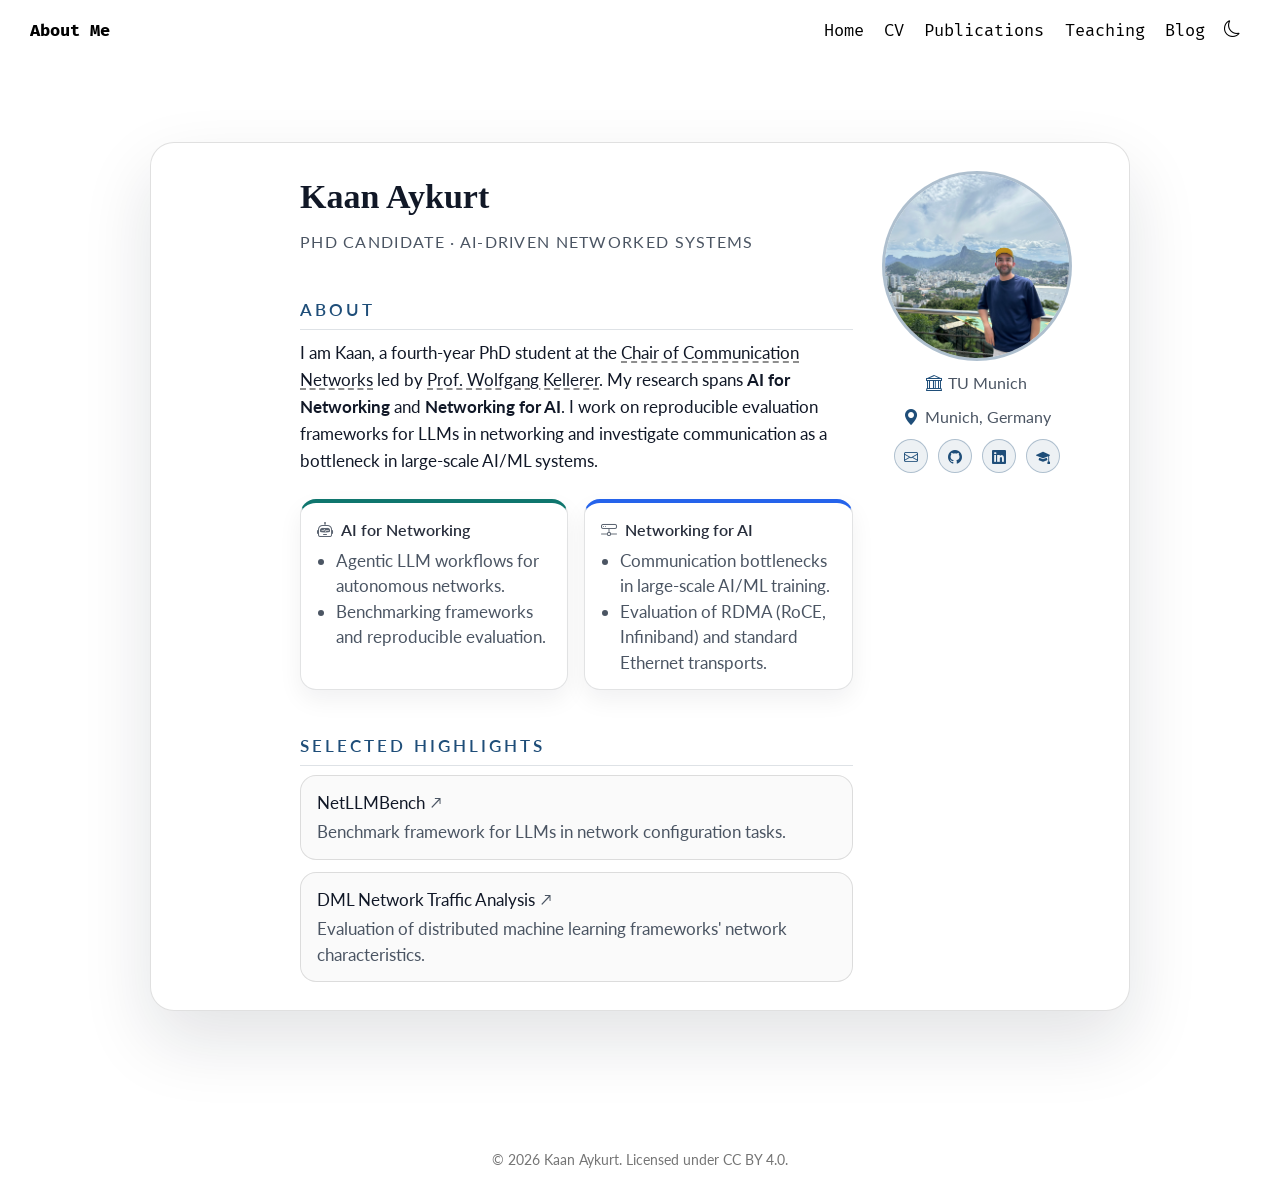
==== docs/index.html @ 357c2a6e "minor style changes" ====
<!DOCTYPE html>
<html xmlns="http://www.w3.org/1999/xhtml" lang="en" xml:lang="en"><head>

<meta charset="utf-8">
<meta name="generator" content="quarto-1.8.27">

<meta name="viewport" content="width=device-width, initial-scale=1.0, user-scalable=yes">


<title>About Me</title>
<style>
code{white-space: pre-wrap;}
span.smallcaps{font-variant: small-caps;}
div.columns{display: flex; gap: min(4vw, 1.5em);}
div.column{flex: auto; overflow-x: auto;}
div.hanging-indent{margin-left: 1.5em; text-indent: -1.5em;}
ul.task-list{list-style: none;}
ul.task-list li input[type="checkbox"] {
  width: 0.8em;
  margin: 0 0.8em 0.2em -1em; /* quarto-specific, see https://github.com/quarto-dev/quarto-cli/issues/4556 */ 
  vertical-align: middle;
}
</style>


<script src="site_libs/quarto-nav/quarto-nav.js"></script>
<script src="site_libs/quarto-nav/headroom.min.js"></script>
<script src="site_libs/clipboard/clipboard.min.js"></script>
<script src="site_libs/quarto-html/quarto.js" type="module"></script>
<script src="site_libs/quarto-html/tabsets/tabsets.js" type="module"></script>
<script src="site_libs/quarto-html/axe/axe-check.js" type="module"></script>
<script src="site_libs/quarto-html/popper.min.js"></script>
<script src="site_libs/quarto-html/tippy.umd.min.js"></script>
<script src="site_libs/quarto-html/anchor.min.js"></script>
<link href="site_libs/quarto-html/tippy.css" rel="stylesheet">
<link href="site_libs/quarto-html/quarto-syntax-highlighting-ed96de9b727972fe78a7b5d16c58bf87.css" rel="stylesheet" id="quarto-text-highlighting-styles">
<script src="site_libs/bootstrap/bootstrap.min.js"></script>
<link href="site_libs/bootstrap/bootstrap-icons.css" rel="stylesheet">
<link href="site_libs/bootstrap/bootstrap-fb799e8a5ea96ce30a98d4b4458a7cca.min.css" rel="stylesheet" append-hash="true" id="quarto-bootstrap" data-mode="light">
<script id="quarto-search-options" type="application/json">{
  "language": {
    "search-no-results-text": "No results",
    "search-matching-documents-text": "matching documents",
    "search-copy-link-title": "Copy link to search",
    "search-hide-matches-text": "Hide additional matches",
    "search-more-match-text": "more match in this document",
    "search-more-matches-text": "more matches in this document",
    "search-clear-button-title": "Clear",
    "search-text-placeholder": "",
    "search-detached-cancel-button-title": "Cancel",
    "search-submit-button-title": "Submit",
    "search-label": "Search"
  }
}</script>


<link rel="stylesheet" href="styles.css">
<link rel="stylesheet" href="home.css">
</head>

<body class="nav-fixed quarto-light">

<div id="quarto-search-results"></div>
  <header id="quarto-header" class="headroom fixed-top">
    <nav class="navbar navbar-expand-lg " data-bs-theme="dark">
      <div class="navbar-container container-fluid">
      <div class="navbar-brand-container mx-auto">
    <a class="navbar-brand" href="./index.html">
    <span class="navbar-title">About Me</span>
    </a>
  </div>
          <button class="navbar-toggler" type="button" data-bs-toggle="collapse" data-bs-target="#navbarCollapse" aria-controls="navbarCollapse" role="menu" aria-expanded="false" aria-label="Toggle navigation" onclick="if (window.quartoToggleHeadroom) { window.quartoToggleHeadroom(); }">
  <span class="navbar-toggler-icon"></span>
</button>
          <div class="collapse navbar-collapse" id="navbarCollapse">
            <ul class="navbar-nav navbar-nav-scroll ms-auto">
  <li class="nav-item">
    <a class="nav-link active" href="./index.html" aria-current="page"> 
<span class="menu-text">Home</span></a>
  </li>  
  <li class="nav-item">
    <a class="nav-link" href="./cv.html"> 
<span class="menu-text">CV</span></a>
  </li>  
  <li class="nav-item">
    <a class="nav-link" href="./publications.html"> 
<span class="menu-text">Publications</span></a>
  </li>  
  <li class="nav-item">
    <a class="nav-link" href="./teaching.html"> 
<span class="menu-text">Teaching</span></a>
  </li>  
  <li class="nav-item">
    <a class="nav-link" href="./blog.html"> 
<span class="menu-text">Blog</span></a>
  </li>  
  <li class="nav-item compact">
    <a class="nav-link" href="javascript:void(0)"> <i class="bi bi-moon" role="img">
</i> 
<span class="menu-text"></span></a>
  </li>  
</ul>
          </div> <!-- /navcollapse -->
            <div class="quarto-navbar-tools">
</div>
      </div> <!-- /container-fluid -->
    </nav>
</header>
<!-- content -->
<div id="quarto-content" class="quarto-container page-columns page-rows-contents page-layout-full page-navbar">
<!-- sidebar -->
<!-- margin-sidebar -->
    <div id="quarto-margin-sidebar" class="sidebar margin-sidebar zindex-bottom">
        
    </div>
<!-- main -->
<main class="content page-columns page-full column-page" id="quarto-document-content"><header id="title-block-header" class="quarto-title-block"></header>




<section class="home-hero page-columns page-full">
  <div class="home-card page-columns page-full">
    <div class="home-main">
      <div class="home-intro">
        <div class="home-name">Kaan Aykurt</div>
        <div class="home-role">PhD Candidate · AI-driven Networked Systems</div>
      </div>
      <div class="home-section">
        <h2 class="anchored">About</h2>
        <p style="text-align: left;">
          I am Kaan, a fourth-year PhD student at the <a href="https://www.ce.cit.tum.de/en/lkn/home/" style="color: inherit; text-decoration: underline dashed; text-decoration-color: #6b6b6b;">Chair of Communication Networks</a> led by <a href="https://www.ce.cit.tum.de/en/lkn/team/staff/kellerer-wolfgang/" style="color: inherit; text-decoration: underline dashed; text-decoration-color: #6b6b6b;">Prof. Wolfgang Kellerer</a>. My research spans <strong>AI for Networking</strong> and <strong>Networking for AI</strong>. I work on reproducible evaluation frameworks for LLMs in networking and investigate communication as a bottleneck in large-scale AI/ML systems.
        </p>
      </div>

      <div class="home-section home-grid">
        <div class="home-block home-block-ai">
          <h3 class="anchored"><i class="bi bi-robot home-header-icon" aria-hidden="true"></i>AI for Networking</h3>
          <ul>
            <li>Agentic LLM workflows for autonomous networks.</li>
            <li>Benchmarking frameworks and reproducible evaluation.</li>
          </ul>
        </div>
        <div class="home-block home-block-networking">
          <h3 class="anchored"><i class="bi bi-hdd-network home-header-icon" aria-hidden="true"></i>Networking for AI</h3>
          <ul>
            <li>Communication bottlenecks in large-scale AI/ML training.</li>
            <li>Evaluation of RDMA (RoCE, Infiniband) and standard Ethernet transports.</li>
          </ul>
        </div>
      </div>

      <div class="home-section">
        <h2 class="anchored">Selected Highlights</h2>
        <div class="home-highlights">
          <div class="home-highlight">
            <div class="home-highlight-title">
              <a class="home-highlight-link" href="https://github.com/kaanaykurt/netllmbench">
                NetLLMBench <span class="external-link-icon" aria-hidden="true">↗</span>
              </a>
            </div>
            <div class="home-highlight-text">Benchmark framework for LLMs in network configuration tasks.</div>
          </div>
          <div class="home-highlight">
            <div class="home-highlight-title">
              <a class="home-highlight-link" href="https://github.com/kaanaykurt/dml-network-traffic-analysis">
                DML Network Traffic Analysis <span class="external-link-icon" aria-hidden="true">↗</span>
              </a>
            </div>
            <div class="home-highlight-text">Evaluation of distributed machine learning frameworks' network characteristics.</div>
          </div>
        </div>
      </div>
    </div>

    <aside class="home-side">
      <img class="home-avatar" src="files/profile.jpeg" alt="Portrait of Kaan Aykurt">
      <div class="home-location">
        <i class="bi bi-bank" aria-hidden="true"></i>
        <span>TU Munich</span>
      </div>
      <div class="home-location">
        <i class="bi bi-geo-alt-fill" aria-hidden="true"></i>
        <span>Munich, Germany</span>
      </div>
      <div class="home-icon-links">
        <a href="mailto:kaanaykurt@gmail.com" aria-label="Email">
          <i class="bi bi-envelope"></i>
        </a>
        <a href="https://github.com/kaanaykurt" aria-label="GitHub">
          <i class="bi bi-github"></i>
        </a>
        <a href="https://www.linkedin.com/in/kaanaykurt/" aria-label="LinkedIn">
          <i class="bi bi-linkedin"></i>
        </a>
        <a href="https://scholar.google.com/citations?user=7o2xaGsAAAAJ" aria-label="Google Scholar">
          <i class="bi bi-mortarboard-fill"></i>
        </a>
      </div>
    </aside>
  </div>
</section>



</main> <!-- /main -->
<script src="./theme-toggle.js"></script>
<script id="quarto-html-after-body" type="application/javascript">
  window.document.addEventListener("DOMContentLoaded", function (event) {
    const icon = "";
    const anchorJS = new window.AnchorJS();
    anchorJS.options = {
      placement: 'right',
      icon: icon
    };
    anchorJS.add('.anchored');
    const isCodeAnnotation = (el) => {
      for (const clz of el.classList) {
        if (clz.startsWith('code-annotation-')) {                     
          return true;
        }
      }
      return false;
    }
    const onCopySuccess = function(e) {
      // button target
      const button = e.trigger;
      // don't keep focus
      button.blur();
      // flash "checked"
      button.classList.add('code-copy-button-checked');
      var currentTitle = button.getAttribute("title");
      button.setAttribute("title", "Copied!");
      let tooltip;
      if (window.bootstrap) {
        button.setAttribute("data-bs-toggle", "tooltip");
        button.setAttribute("data-bs-placement", "left");
        button.setAttribute("data-bs-title", "Copied!");
        tooltip = new bootstrap.Tooltip(button, 
          { trigger: "manual", 
            customClass: "code-copy-button-tooltip",
            offset: [0, -8]});
        tooltip.show();    
      }
      setTimeout(function() {
        if (tooltip) {
          tooltip.hide();
          button.removeAttribute("data-bs-title");
          button.removeAttribute("data-bs-toggle");
          button.removeAttribute("data-bs-placement");
        }
        button.setAttribute("title", currentTitle);
        button.classList.remove('code-copy-button-checked');
      }, 1000);
      // clear code selection
      e.clearSelection();
    }
    const getTextToCopy = function(trigger) {
      const outerScaffold = trigger.parentElement.cloneNode(true);
      const codeEl = outerScaffold.querySelector('code');
      for (const childEl of codeEl.children) {
        if (isCodeAnnotation(childEl)) {
          childEl.remove();
        }
      }
      return codeEl.innerText;
    }
    const clipboard = new window.ClipboardJS('.code-copy-button:not([data-in-quarto-modal])', {
      text: getTextToCopy
    });
    clipboard.on('success', onCopySuccess);
    if (window.document.getElementById('quarto-embedded-source-code-modal')) {
      const clipboardModal = new window.ClipboardJS('.code-copy-button[data-in-quarto-modal]', {
        text: getTextToCopy,
        container: window.document.getElementById('quarto-embedded-source-code-modal')
      });
      clipboardModal.on('success', onCopySuccess);
    }
      var localhostRegex = new RegExp(/^(?:http|https):\/\/localhost\:?[0-9]*\//);
      var mailtoRegex = new RegExp(/^mailto:/);
        var filterRegex = new RegExp('/' + window.location.host + '/');
      var isInternal = (href) => {
          return filterRegex.test(href) || localhostRegex.test(href) || mailtoRegex.test(href);
      }
      // Inspect non-navigation links and adorn them if external
     var links = window.document.querySelectorAll('a[href]:not(.nav-link):not(.navbar-brand):not(.toc-action):not(.sidebar-link):not(.sidebar-item-toggle):not(.pagination-link):not(.no-external):not([aria-hidden]):not(.dropdown-item):not(.quarto-navigation-tool):not(.about-link)');
      for (var i=0; i<links.length; i++) {
        const link = links[i];
        if (!isInternal(link.href)) {
          // undo the damage that might have been done by quarto-nav.js in the case of
          // links that we want to consider external
          if (link.dataset.originalHref !== undefined) {
            link.href = link.dataset.originalHref;
          }
        }
      }
    function tippyHover(el, contentFn, onTriggerFn, onUntriggerFn) {
      const config = {
        allowHTML: true,
        maxWidth: 500,
        delay: 100,
        arrow: false,
        appendTo: function(el) {
            return el.parentElement;
        },
        interactive: true,
        interactiveBorder: 10,
        theme: 'quarto',
        placement: 'bottom-start',
      };
      if (contentFn) {
        config.content = contentFn;
      }
      if (onTriggerFn) {
        config.onTrigger = onTriggerFn;
      }
      if (onUntriggerFn) {
        config.onUntrigger = onUntriggerFn;
      }
      window.tippy(el, config); 
    }
    const noterefs = window.document.querySelectorAll('a[role="doc-noteref"]');
    for (var i=0; i<noterefs.length; i++) {
      const ref = noterefs[i];
      tippyHover(ref, function() {
        // use id or data attribute instead here
        let href = ref.getAttribute('data-footnote-href') || ref.getAttribute('href');
        try { href = new URL(href).hash; } catch {}
        const id = href.replace(/^#\/?/, "");
        const note = window.document.getElementById(id);
        if (note) {
          return note.innerHTML;
        } else {
          return "";
        }
      });
    }
    const xrefs = window.document.querySelectorAll('a.quarto-xref');
    const processXRef = (id, note) => {
      // Strip column container classes
      const stripColumnClz = (el) => {
        el.classList.remove("page-full", "page-columns");
        if (el.children) {
          for (const child of el.children) {
            stripColumnClz(child);
          }
        }
      }
      stripColumnClz(note)
      if (id === null || id.startsWith('sec-')) {
        // Special case sections, only their first couple elements
        const container = document.createElement("div");
        if (note.children && note.children.length > 2) {
          container.appendChild(note.children[0].cloneNode(true));
          for (let i = 1; i < note.children.length; i++) {
            const child = note.children[i];
            if (child.tagName === "P" && child.innerText === "") {
              continue;
            } else {
              container.appendChild(child.cloneNode(true));
              break;
            }
          }
          if (window.Quarto?.typesetMath) {
            window.Quarto.typesetMath(container);
          }
          return container.innerHTML
        } else {
          if (window.Quarto?.typesetMath) {
            window.Quarto.typesetMath(note);
          }
          return note.innerHTML;
        }
      } else {
        // Remove any anchor links if they are present
        const anchorLink = note.querySelector('a.anchorjs-link');
        if (anchorLink) {
          anchorLink.remove();
        }
        if (window.Quarto?.typesetMath) {
          window.Quarto.typesetMath(note);
        }
        if (note.classList.contains("callout")) {
          return note.outerHTML;
        } else {
          return note.innerHTML;
        }
      }
    }
    for (var i=0; i<xrefs.length; i++) {
      const xref = xrefs[i];
      tippyHover(xref, undefined, function(instance) {
        instance.disable();
        let url = xref.getAttribute('href');
        let hash = undefined; 
        if (url.startsWith('#')) {
          hash = url;
        } else {
          try { hash = new URL(url).hash; } catch {}
        }
        if (hash) {
          const id = hash.replace(/^#\/?/, "");
          const note = window.document.getElementById(id);
          if (note !== null) {
            try {
              const html = processXRef(id, note.cloneNode(true));
              instance.setContent(html);
            } finally {
              instance.enable();
              instance.show();
            }
          } else {
            // See if we can fetch this
            fetch(url.split('#')[0])
            .then(res => res.text())
            .then(html => {
              const parser = new DOMParser();
              const htmlDoc = parser.parseFromString(html, "text/html");
              const note = htmlDoc.getElementById(id);
              if (note !== null) {
                const html = processXRef(id, note);
                instance.setContent(html);
              } 
            }).finally(() => {
              instance.enable();
              instance.show();
            });
          }
        } else {
          // See if we can fetch a full url (with no hash to target)
          // This is a special case and we should probably do some content thinning / targeting
          fetch(url)
          .then(res => res.text())
          .then(html => {
            const parser = new DOMParser();
            const htmlDoc = parser.parseFromString(html, "text/html");
            const note = htmlDoc.querySelector('main.content');
            if (note !== null) {
              // This should only happen for chapter cross references
              // (since there is no id in the URL)
              // remove the first header
              if (note.children.length > 0 && note.children[0].tagName === "HEADER") {
                note.children[0].remove();
              }
              const html = processXRef(null, note);
              instance.setContent(html);
            } 
          }).finally(() => {
            instance.enable();
            instance.show();
          });
        }
      }, function(instance) {
      });
    }
        let selectedAnnoteEl;
        const selectorForAnnotation = ( cell, annotation) => {
          let cellAttr = 'data-code-cell="' + cell + '"';
          let lineAttr = 'data-code-annotation="' +  annotation + '"';
          const selector = 'span[' + cellAttr + '][' + lineAttr + ']';
          return selector;
        }
        const selectCodeLines = (annoteEl) => {
          const doc = window.document;
          const targetCell = annoteEl.getAttribute("data-target-cell");
          const targetAnnotation = annoteEl.getAttribute("data-target-annotation");
          const annoteSpan = window.document.querySelector(selectorForAnnotation(targetCell, targetAnnotation));
          const lines = annoteSpan.getAttribute("data-code-lines").split(",");
          const lineIds = lines.map((line) => {
            return targetCell + "-" + line;
          })
          let top = null;
          let height = null;
          let parent = null;
          if (lineIds.length > 0) {
              //compute the position of the single el (top and bottom and make a div)
              const el = window.document.getElementById(lineIds[0]);
              top = el.offsetTop;
              height = el.offsetHeight;
              parent = el.parentElement.parentElement;
            if (lineIds.length > 1) {
              const lastEl = window.document.getElementById(lineIds[lineIds.length - 1]);
              const bottom = lastEl.offsetTop + lastEl.offsetHeight;
              height = bottom - top;
            }
            if (top !== null && height !== null && parent !== null) {
              // cook up a div (if necessary) and position it 
              let div = window.document.getElementById("code-annotation-line-highlight");
              if (div === null) {
                div = window.document.createElement("div");
                div.setAttribute("id", "code-annotation-line-highlight");
                div.style.position = 'absolute';
                parent.appendChild(div);
              }
              div.style.top = top - 2 + "px";
              div.style.height = height + 4 + "px";
              div.style.left = 0;
              let gutterDiv = window.document.getElementById("code-annotation-line-highlight-gutter");
              if (gutterDiv === null) {
                gutterDiv = window.document.createElement("div");
                gutterDiv.setAttribute("id", "code-annotation-line-highlight-gutter");
                gutterDiv.style.position = 'absolute';
                const codeCell = window.document.getElementById(targetCell);
                const gutter = codeCell.querySelector('.code-annotation-gutter');
                gutter.appendChild(gutterDiv);
              }
              gutterDiv.style.top = top - 2 + "px";
              gutterDiv.style.height = height + 4 + "px";
            }
            selectedAnnoteEl = annoteEl;
          }
        };
        const unselectCodeLines = () => {
          const elementsIds = ["code-annotation-line-highlight", "code-annotation-line-highlight-gutter"];
          elementsIds.forEach((elId) => {
            const div = window.document.getElementById(elId);
            if (div) {
              div.remove();
            }
          });
          selectedAnnoteEl = undefined;
        };
          // Handle positioning of the toggle
      window.addEventListener(
        "resize",
        throttle(() => {
          elRect = undefined;
          if (selectedAnnoteEl) {
            selectCodeLines(selectedAnnoteEl);
          }
        }, 10)
      );
      function throttle(fn, ms) {
      let throttle = false;
      let timer;
        return (...args) => {
          if(!throttle) { // first call gets through
              fn.apply(this, args);
              throttle = true;
          } else { // all the others get throttled
              if(timer) clearTimeout(timer); // cancel #2
              timer = setTimeout(() => {
                fn.apply(this, args);
                timer = throttle = false;
              }, ms);
          }
        };
      }
        // Attach click handler to the DT
        const annoteDls = window.document.querySelectorAll('dt[data-target-cell]');
        for (const annoteDlNode of annoteDls) {
          annoteDlNode.addEventListener('click', (event) => {
            const clickedEl = event.target;
            if (clickedEl !== selectedAnnoteEl) {
              unselectCodeLines();
              const activeEl = window.document.querySelector('dt[data-target-cell].code-annotation-active');
              if (activeEl) {
                activeEl.classList.remove('code-annotation-active');
              }
              selectCodeLines(clickedEl);
              clickedEl.classList.add('code-annotation-active');
            } else {
              // Unselect the line
              unselectCodeLines();
              clickedEl.classList.remove('code-annotation-active');
            }
          });
        }
    const findCites = (el) => {
      const parentEl = el.parentElement;
      if (parentEl) {
        const cites = parentEl.dataset.cites;
        if (cites) {
          return {
            el,
            cites: cites.split(' ')
          };
        } else {
          return findCites(el.parentElement)
        }
      } else {
        return undefined;
      }
    };
    var bibliorefs = window.document.querySelectorAll('a[role="doc-biblioref"]');
    for (var i=0; i<bibliorefs.length; i++) {
      const ref = bibliorefs[i];
      const citeInfo = findCites(ref);
      if (citeInfo) {
        tippyHover(citeInfo.el, function() {
          var popup = window.document.createElement('div');
          citeInfo.cites.forEach(function(cite) {
            var citeDiv = window.document.createElement('div');
            citeDiv.classList.add('hanging-indent');
            citeDiv.classList.add('csl-entry');
            var biblioDiv = window.document.getElementById('ref-' + cite);
            if (biblioDiv) {
              citeDiv.innerHTML = biblioDiv.innerHTML;
            }
            popup.appendChild(citeDiv);
          });
          return popup.innerHTML;
        });
      }
    }
  });
  </script>
</div> <!-- /content -->
<footer class="footer">
  <div class="nav-footer">
    <div class="nav-footer-left">
      &nbsp;
    </div>   
    <div class="nav-footer-center">
<p>© 2026 Kaan Aykurt. Licensed under <a href="https://creativecommons.org/licenses/by/4.0/">CC BY 4.0.</a></p>
</div>
    <div class="nav-footer-right">
      &nbsp;
    </div>
  </div>
</footer>




</body></html>
---- docs/site_libs/quarto-html/tippy.css ----
.tippy-box[data-animation=fade][data-state=hidden]{opacity:0}[data-tippy-root]{max-width:calc(100vw - 10px)}.tippy-box{position:relative;background-color:#333;color:#fff;border-radius:4px;font-size:14px;line-height:1.4;white-space:normal;outline:0;transition-property:transform,visibility,opacity}.tippy-box[data-placement^=top]>.tippy-arrow{bottom:0}.tippy-box[data-placement^=top]>.tippy-arrow:before{bottom:-7px;left:0;border-width:8px 8px 0;border-top-color:initial;transform-origin:center top}.tippy-box[data-placement^=bottom]>.tippy-arrow{top:0}.tippy-box[data-placement^=bottom]>.tippy-arrow:before{top:-7px;left:0;border-width:0 8px 8px;border-bottom-color:initial;transform-origin:center bottom}.tippy-box[data-placement^=left]>.tippy-arrow{right:0}.tippy-box[data-placement^=left]>.tippy-arrow:before{border-width:8px 0 8px 8px;border-left-color:initial;right:-7px;transform-origin:center left}.tippy-box[data-placement^=right]>.tippy-arrow{left:0}.tippy-box[data-placement^=right]>.tippy-arrow:before{left:-7px;border-width:8px 8px 8px 0;border-right-color:initial;transform-origin:center right}.tippy-box[data-inertia][data-state=visible]{transition-timing-function:cubic-bezier(.54,1.5,.38,1.11)}.tippy-arrow{width:16px;height:16px;color:#333}.tippy-arrow:before{content:"";position:absolute;border-color:transparent;border-style:solid}.tippy-content{position:relative;padding:5px 9px;z-index:1}
---- docs/site_libs/quarto-html/quarto-syntax-highlighting-ed96de9b727972fe78a7b5d16c58bf87.css ----
/* quarto syntax highlight colors */
:root {
  --quarto-hl-ot-color: #003B4F;
  --quarto-hl-at-color: #657422;
  --quarto-hl-ss-color: #20794D;
  --quarto-hl-an-color: #5E5E5E;
  --quarto-hl-fu-color: #4758AB;
  --quarto-hl-st-color: #20794D;
  --quarto-hl-cf-color: #003B4F;
  --quarto-hl-op-color: #5E5E5E;
  --quarto-hl-er-color: #AD0000;
  --quarto-hl-bn-color: #AD0000;
  --quarto-hl-al-color: #AD0000;
  --quarto-hl-va-color: #111111;
  --quarto-hl-bu-color: inherit;
  --quarto-hl-ex-color: inherit;
  --quarto-hl-pp-color: #AD0000;
  --quarto-hl-in-color: #5E5E5E;
  --quarto-hl-vs-color: #20794D;
  --quarto-hl-wa-color: #5E5E5E;
  --quarto-hl-do-color: #5E5E5E;
  --quarto-hl-im-color: #00769E;
  --quarto-hl-ch-color: #20794D;
  --quarto-hl-dt-color: #AD0000;
  --quarto-hl-fl-color: #AD0000;
  --quarto-hl-co-color: #5E5E5E;
  --quarto-hl-cv-color: #5E5E5E;
  --quarto-hl-cn-color: #8f5902;
  --quarto-hl-sc-color: #5E5E5E;
  --quarto-hl-dv-color: #AD0000;
  --quarto-hl-kw-color: #003B4F;
}

/* other quarto variables */
:root {
  --quarto-font-monospace: SFMono-Regular, Menlo, Monaco, Consolas, "Liberation Mono", "Courier New", monospace;
}

/* syntax highlight based on Pandoc's rules */
pre > code.sourceCode > span {
  color: #003B4F;
}

code.sourceCode > span {
  color: #003B4F;
}

div.sourceCode,
div.sourceCode pre.sourceCode {
  color: #003B4F;
}

/* Normal */
code span {
  color: #003B4F;
}

/* Alert */
code span.al {
  color: #AD0000;
  font-style: inherit;
}

/* Annotation */
code span.an {
  color: #5E5E5E;
  font-style: inherit;
}

/* Attribute */
code span.at {
  color: #657422;
  font-style: inherit;
}

/* BaseN */
code span.bn {
  color: #AD0000;
  font-style: inherit;
}

/* BuiltIn */
code span.bu {
  font-style: inherit;
}

/* ControlFlow */
code span.cf {
  color: #003B4F;
  font-weight: bold;
  font-style: inherit;
}

/* Char */
code span.ch {
  color: #20794D;
  font-style: inherit;
}

/* Constant */
code span.cn {
  color: #8f5902;
  font-style: inherit;
}

/* Comment */
code span.co {
  color: #5E5E5E;
  font-style: inherit;
}

/* CommentVar */
code span.cv {
  color: #5E5E5E;
  font-style: italic;
}

/* Documentation */
code span.do {
  color: #5E5E5E;
  font-style: italic;
}

/* DataType */
code span.dt {
  color: #AD0000;
  font-style: inherit;
}

/* DecVal */
code span.dv {
  color: #AD0000;
  font-style: inherit;
}

/* Error */
code span.er {
  color: #AD0000;
  font-style: inherit;
}

/* Extension */
code span.ex {
  font-style: inherit;
}

/* Float */
code span.fl {
  color: #AD0000;
  font-style: inherit;
}

/* Function */
code span.fu {
  color: #4758AB;
  font-style: inherit;
}

/* Import */
code span.im {
  color: #00769E;
  font-style: inherit;
}

/* Information */
code span.in {
  color: #5E5E5E;
  font-style: inherit;
}

/* Keyword */
code span.kw {
  color: #003B4F;
  font-weight: bold;
  font-style: inherit;
}

/* Operator */
code span.op {
  color: #5E5E5E;
  font-style: inherit;
}

/* Other */
code span.ot {
  color: #003B4F;
  font-style: inherit;
}

/* Preprocessor */
code span.pp {
  color: #AD0000;
  font-style: inherit;
}

/* SpecialChar */
code span.sc {
  color: #5E5E5E;
  font-style: inherit;
}

/* SpecialString */
code span.ss {
  color: #20794D;
  font-style: inherit;
}

/* String */
code span.st {
  color: #20794D;
  font-style: inherit;
}

/* Variable */
code span.va {
  color: #111111;
  font-style: inherit;
}

/* VerbatimString */
code span.vs {
  color: #20794D;
  font-style: inherit;
}

/* Warning */
code span.wa {
  color: #5E5E5E;
  font-style: italic;
}

.prevent-inlining {
  content: "</";
}

/*# sourceMappingURL=0920dd6d7437995b8cdf7429764427b1.css.map */
---- docs/styles.css ----
/* css styles */

/* Navbar tweaks only (font + colors already defined in theme.scss) */
.navbar {
    background-color: white;
}

/* Ensure navbar links stay black and use orange hover */
.navbar a,
.navbar .navbar-nav .nav-link {
    color: black;
}

.navbar a:hover,
.navbar .navbar-nav .nav-link:hover {
    color: #ff6700;
}

/* Keep the mobile navbar toggler visible on light theme. */
body.quarto-light .navbar .navbar-toggler {
    border: none;
}

body.quarto-light .navbar .navbar-toggler-icon {
    background-image: url("data:image/svg+xml,%3csvg xmlns='http://www.w3.org/2000/svg' viewBox='0 0 30 30'%3e%3cpath stroke='rgba%280, 0, 0, 0.7%29' stroke-linecap='round' stroke-miterlimit='10' stroke-width='2' d='M4 7h22M4 15h22M4 23h22'/%3e%3c/svg%3e");
}

body.theme-dark .navbar .navbar-toggler {
    border: none;
}

body.theme-dark .navbar .navbar-toggler-icon {
    background-image: url("data:image/svg+xml,%3csvg xmlns='http://www.w3.org/2000/svg' viewBox='0 0 30 30'%3e%3cpath stroke='rgba%28255, 255, 255, 0.95%29' stroke-linecap='round' stroke-miterlimit='10' stroke-width='2' d='M4 7h22M4 15h22M4 23h22'/%3e%3c/svg%3e");
}

body.theme-dark {
    background-color: #0b1220;
    color: #e5e7eb;
}

body.theme-dark .navbar {
    background-color: #0b1220;
    border-bottom: 1px solid rgba(148, 163, 184, 0.2);
}

body.theme-dark .navbar a,
body.theme-dark .navbar .navbar-nav .nav-link {
    color: #e5e7eb;
}

body.theme-dark .navbar a:hover,
body.theme-dark .navbar .navbar-nav .nav-link:hover {
    color: #ffb169;
}

body.theme-dark .navbar-brand {
    color: #e5e7eb;
}

body.theme-dark .navbar-brand:hover {
    color: #ffb169;
}

body.theme-dark .quarto-title-block .title,
body.theme-dark .quarto-title-block .subtitle,
body.theme-dark .quarto-title-block .description,
body.theme-dark h1,
body.theme-dark h2,
body.theme-dark h3,
body.theme-dark h4,
body.theme-dark h5,
body.theme-dark h6 {
    color: #e5e7eb;
}

body.theme-dark a {
    color: #93c5fd;
}

body.theme-dark a:hover {
    color: #bfdbfe;
}

body.theme-dark .quarto-listing-category {
    color: #cbd5f5;
}

body.theme-dark .content,
body.theme-dark .page-columns,
body.theme-dark .page-layout,
body.theme-dark .page-body {
    color: #e5e7eb;
}

body.theme-dark .quarto-listing .listing-item {
    background: #111827;
    border-color: rgba(148, 163, 184, 0.2);
}

body.theme-dark .quarto-listing .listing-item .listing-title a {
    color: #e5e7eb;
}

body.theme-dark .quarto-listing .listing-item .listing-title a:hover {
    color: #93c5fd;
}

body.theme-dark .quarto-listing a {
    color: #e5e7eb;
}

body.theme-dark .quarto-listing a:hover {
    color: #93c5fd;
}

body.theme-dark .quarto-listing .listing-item .listing-description,
body.theme-dark .quarto-listing .listing-item .listing-date,
body.theme-dark .quarto-listing .listing-item .listing-reading-time,
body.theme-dark .quarto-listing .listing-item .listing-author {
    color: #cbd5f5;
}

body.theme-dark .footer,
body.theme-dark .nav-footer {
    background-color: #0b1220;
    color: #e5e7eb;
    border-top: 1px solid rgba(148, 163, 184, 0.2);
}

body.theme-dark .nav-footer a {
    color: #93c5fd;
}

body.theme-dark .nav-footer a:hover {
    color: #bfdbfe;
}

/* Explicitly keep brand monospace (theme already does this, but harmless) */
.navbar-brand {
    font-family: "Fira Mono", monospace;
    font-weight: 700;
}

/* Listing categories as monospace accent */
.quarto-listing-category {
    font-family: "Fira Mono", monospace;
}

/* Match Quarto page titles to h2 sizing globally */
.quarto-title-block .title {
    font-size: 1.8rem;
}

main.content {
    margin-bottom: 0;
    padding-bottom: 0.6rem;
}

footer.footer {
    margin-top: 0.6rem;
}

.nav-footer {
    padding-top: 0.4rem;
    padding-bottom: 0.4rem;
}
---- docs/home.css ----
:root {
    --home-ink: #111827;
    --home-muted: #4b5563;
    --home-accent: #1f4e79;
    --home-panel: #ffffff;
    --home-border: rgba(0, 0, 0, 0.12);
    --home-shadow: 0 30px 70px rgba(17, 24, 39, 0.12);
}

body.theme-dark {
    --home-ink: #e5e7eb;
    --home-muted: #94a3b8;
    --home-accent: #93c5fd;
    --home-panel: #0f172a;
    --home-border: rgba(148, 163, 184, 0.2);
    --home-shadow: 0 30px 70px rgba(0, 0, 0, 0.45);
}

.home-hero {
    padding: 2rem 0 3rem;
    background: none;
}

.home-card {
    max-width: 980px;
    margin: 0 auto;
    padding: 28px;
    border-radius: 24px;
    background: var(--home-panel);
    border: 1px solid var(--home-border);
    box-shadow: var(--home-shadow);
    display: grid;
    grid-template-columns: minmax(280px, 1fr) minmax(200px, 240px);
    column-gap: 48px;
    row-gap: 12px;
    align-items: start;
}

.home-avatar {
    width: 190px;
    height: 190px;
    border-radius: 50%;
    object-fit: cover;
    border: 3px solid rgba(31, 78, 121, 0.3);
    background: rgba(31, 78, 121, 0.08);
}

.home-name {
    font-family: "Georgia", "Times New Roman", serif;
    font-size: 2rem;
    font-weight: 700;
    color: var(--home-ink);
}

.home-role {
    font-size: 0.95rem;
    color: var(--home-muted);
    text-transform: uppercase;
    letter-spacing: 0.08em;
}

.home-icon-links {
    display: flex;
    gap: 10px;
    width: 190px;
    justify-content: center;
}

.home-icon-links a {
    width: 34px;
    height: 34px;
    border-radius: 50%;
    border: 1px solid rgba(31, 78, 121, 0.3);
    display: inline-flex;
    align-items: center;
    justify-content: center;
    color: var(--home-accent);
    text-decoration: none;
    background: rgba(31, 78, 121, 0.08);
}

.home-icon-links a:hover {
    background: rgba(31, 78, 121, 0.18);
}

.home-intro {
    display: flex;
    flex-direction: column;
    gap: 8px;
    margin-top: 0;
}

.home-main {
    display: flex;
    flex-direction: column;
    gap: 12px;
    width: 100%;
}

.home-side {
    display: flex;
    flex-direction: column;
    align-items: center;
    gap: 10px;
}

.home-location {
    display: inline-flex;
    align-items: center;
    gap: 6px;
    color: var(--home-muted);
    font-size: 0.95rem;
    align-self: center;
}

.home-location i {
    color: var(--home-accent);
}

.home-section h2 {
    font-size: 1rem;
    letter-spacing: 0.18em;
    text-transform: uppercase;
    color: var(--home-accent);
    margin-bottom: 0.5rem;
}

.home-section p {
    color: var(--home-ink);
    line-height: 1.6;
    margin: 0;
}

.home-grid {
    display: grid;
    grid-template-columns: repeat(2, minmax(0, 1fr));
    gap: 16px;
    margin-top: 12px;
}

.home-block {
    background: #ffffff;
    border: 1px solid rgba(17, 24, 39, 0.12);
    border-radius: 16px;
    padding: 14px 16px;
    box-shadow: 0 10px 24px rgba(17, 24, 39, 0.06);
}

body.theme-dark .home-block {
    background: #111827;
    border-color: rgba(148, 163, 184, 0.2);
    box-shadow: 0 10px 24px rgba(0, 0, 0, 0.4);
}

body.theme-dark .home-block-ai {
    border-top-color: #22c55e;
}

body.theme-dark .home-block-networking {
    border-top-color: #93c5fd;
}

.home-block-ai {
    border-top: 4px solid #0f766e;
}

.home-block-networking {
    border-top: 4px solid #2563eb;
}

.home-block h3 {
    margin-top: 0;
    font-size: 0.95rem;
    color: var(--home-ink);
    display: inline-flex;
    align-items: center;
    gap: 0.45rem;
}

.home-header-icon {
    color: var(--home-muted);
    font-size: 0.95rem;
    line-height: 1;
}

.home-block ul {
    margin: 0;
    padding-left: 1.1rem;
    color: var(--home-muted);
}

.home-highlights {
    display: grid;
    gap: 12px;
}

.home-highlight {
    padding: 14px 16px;
    border-radius: 16px;
    border: 1px solid var(--home-border);
    background: rgba(17, 24, 39, 0.02);
}

.home-highlight-title {
    font-weight: 700;
    color: var(--home-ink);
    margin-bottom: 4px;
}

.home-highlight-link {
    color: var(--home-ink);
    text-decoration: none;
    display: inline-flex;
    align-items: center;
    gap: 0.35rem;
}

.home-highlight-link:hover {
    color: var(--home-accent);
}

.home-highlight-link .external-link-icon {
    font-size: 0.85em;
    color: var(--home-muted);
}

.home-highlight-link:hover .external-link-icon {
    color: var(--home-accent);
}

.home-highlight-text {
    color: var(--home-muted);
}

@media (max-width: 900px) {
    .home-card {
        grid-template-columns: 1fr;
        row-gap: 24px;
    }

    .home-intro {
        align-items: center;
        text-align: center;
        grid-column: auto;
        grid-row: auto;
    }

    .home-side {
        align-items: center;
        grid-column: auto;
        grid-row: auto;
        margin-top: 12px;
    }

    .home-grid {
        grid-template-columns: 1fr;
    }

}
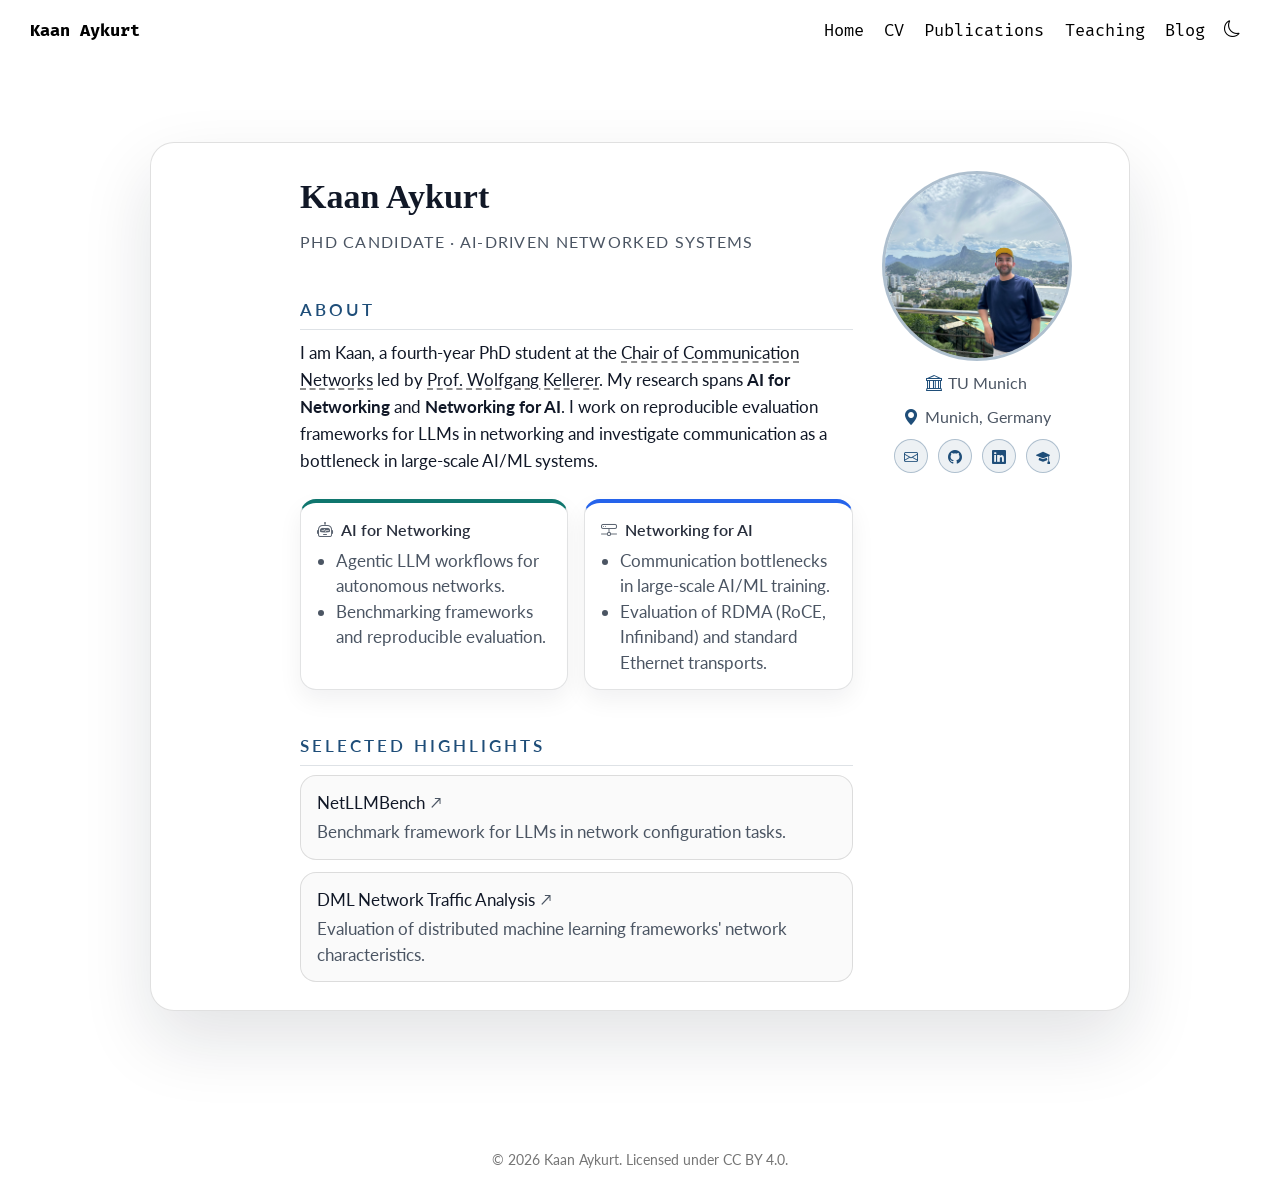
==== commit 19a9bd4d: "add reproducible workflow for publication-quality figures" ====
--- a/docs/index.html
+++ b/docs/index.html
@@ -7,7 +7,7 @@
 <meta name="viewport" content="width=device-width, initial-scale=1.0, user-scalable=yes">
 
 
-<title>About Me</title>
+<title>Kaan Aykurt</title>
 <style>
 code{white-space: pre-wrap;}
 span.smallcaps{font-variant: small-caps;}
@@ -25,6 +25,7 @@
 
 <script src="site_libs/quarto-nav/quarto-nav.js"></script>
 <script src="site_libs/quarto-nav/headroom.min.js"></script>
+<link href="./favicon.svg" rel="icon" type="image/svg+xml">
 <script src="site_libs/clipboard/clipboard.min.js"></script>
 <script src="site_libs/quarto-html/quarto.js" type="module"></script>
 <script src="site_libs/quarto-html/tabsets/tabsets.js" type="module"></script>
@@ -66,7 +67,7 @@
       <div class="navbar-container container-fluid">
       <div class="navbar-brand-container mx-auto">
     <a class="navbar-brand" href="./index.html">
-    <span class="navbar-title">About Me</span>
+    <span class="navbar-title">Kaan Aykurt</span>
     </a>
   </div>
           <button class="navbar-toggler" type="button" data-bs-toggle="collapse" data-bs-target="#navbarCollapse" aria-controls="navbarCollapse" role="menu" aria-expanded="false" aria-label="Toggle navigation" onclick="if (window.quartoToggleHeadroom) { window.quartoToggleHeadroom(); }">
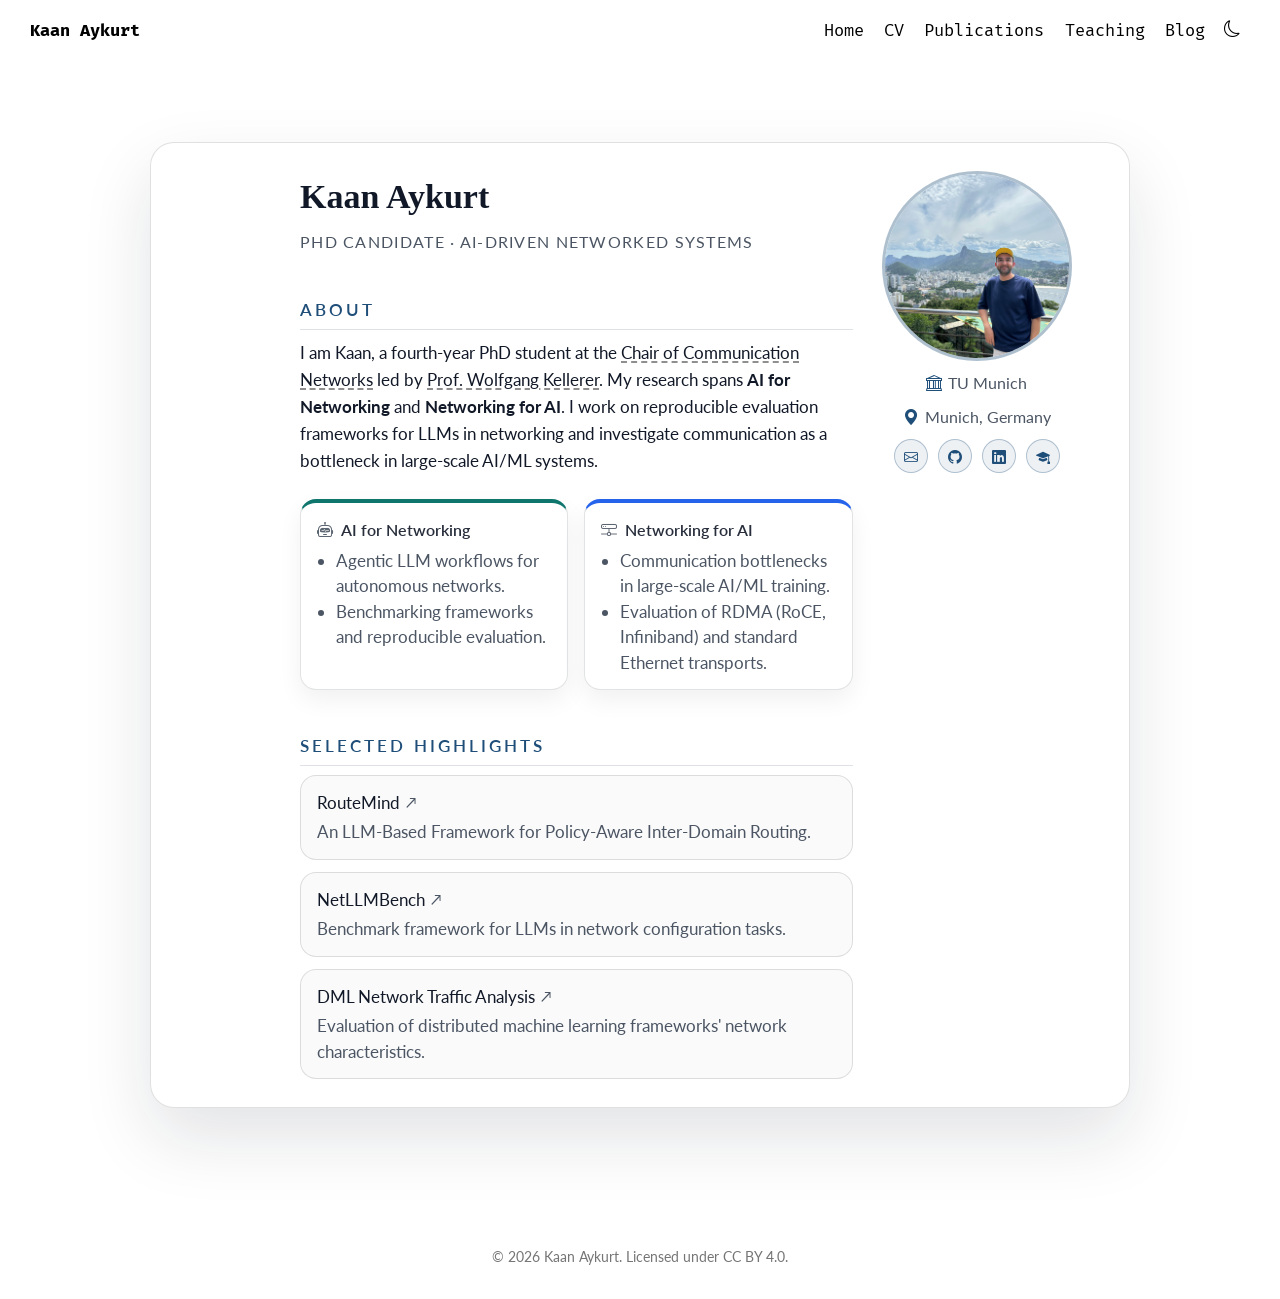
==== commit 34382c1b: "add routemind and update teaching" ====
--- a/docs/index.html
+++ b/docs/index.html
@@ -156,6 +156,14 @@
         <div class="home-highlights">
           <div class="home-highlight">
             <div class="home-highlight-title">
+              <a class="home-highlight-link" href="https://github.com/kaanaykurt/routemind">
+                RouteMind <span class="external-link-icon" aria-hidden="true">↗</span>
+              </a>
+            </div>
+            <div class="home-highlight-text">An LLM-Based Framework for Policy-Aware Inter-Domain Routing.</div>
+          </div>
+          <div class="home-highlight">
+            <div class="home-highlight-title">
               <a class="home-highlight-link" href="https://github.com/kaanaykurt/netllmbench">
                 NetLLMBench <span class="external-link-icon" aria-hidden="true">↗</span>
               </a>
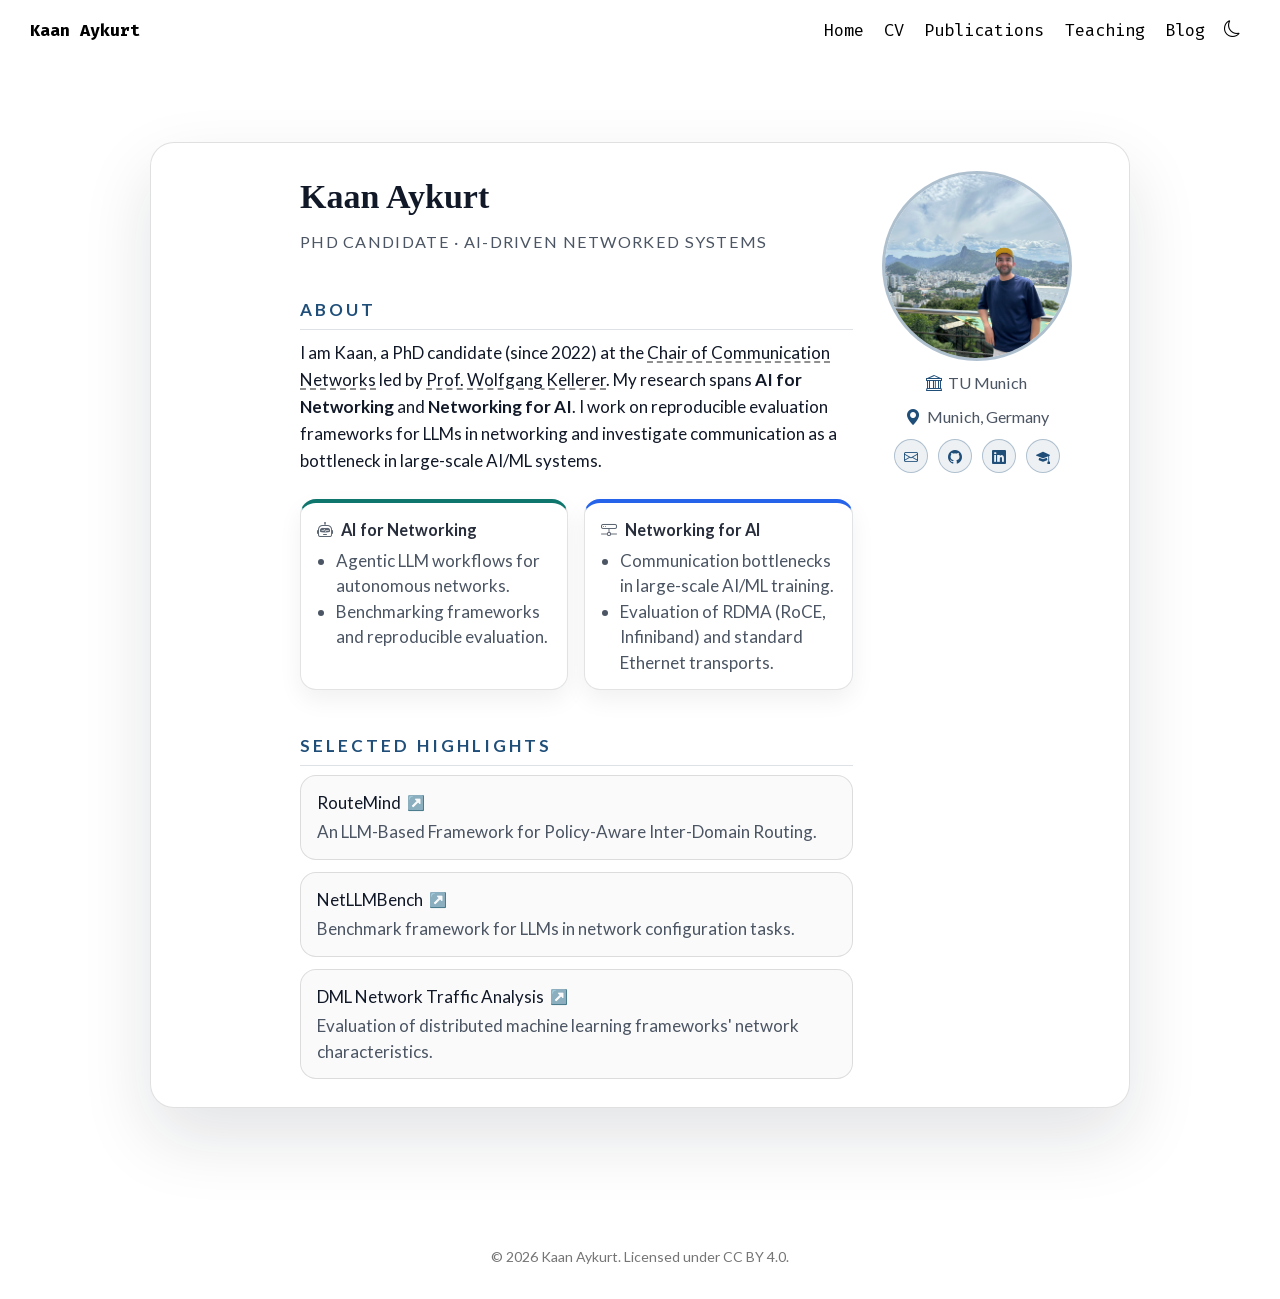
==== commit 7fd3be91: "Revise site: self-hosted fonts, dark-mode fix, repo cleanup" ====
--- a/docs/index.html
+++ b/docs/index.html
@@ -37,7 +37,7 @@
 <link href="site_libs/quarto-html/quarto-syntax-highlighting-ed96de9b727972fe78a7b5d16c58bf87.css" rel="stylesheet" id="quarto-text-highlighting-styles">
 <script src="site_libs/bootstrap/bootstrap.min.js"></script>
 <link href="site_libs/bootstrap/bootstrap-icons.css" rel="stylesheet">
-<link href="site_libs/bootstrap/bootstrap-fb799e8a5ea96ce30a98d4b4458a7cca.min.css" rel="stylesheet" append-hash="true" id="quarto-bootstrap" data-mode="light">
+<link href="site_libs/bootstrap/bootstrap-b4ae9a116ab5a1c8fc17ce76ff7d434e.min.css" rel="stylesheet" append-hash="true" id="quarto-bootstrap" data-mode="light">
 <script id="quarto-search-options" type="application/json">{
   "language": {
     "search-no-results-text": "No results",
@@ -53,10 +53,31 @@
     "search-label": "Search"
   }
 }</script>
-
-
+<script>
+  // Runs before first paint so pages stored as dark never flash light.
+  (function () {
+    try {
+      var stored = localStorage.getItem("theme");
+      var dark = stored
+        ? stored === "dark"
+        : window.matchMedia("(prefers-color-scheme: dark)").matches;
+      if (dark) document.documentElement.classList.add("theme-dark");
+    } catch (e) {}
+  })();
+</script>
+
+
+<link rel="stylesheet" href="fonts.css">
 <link rel="stylesheet" href="styles.css">
 <link rel="stylesheet" href="home.css">
+<meta property="og:title" content="Kaan Aykurt">
+<meta property="og:image" content="https://kaanaykurt.me/files/profile.jpeg">
+<meta property="og:site_name" content="Kaan Aykurt">
+<meta property="og:image:alt" content="Portrait of Kaan Aykurt">
+<meta name="twitter:title" content="Kaan Aykurt">
+<meta name="twitter:image" content="https://kaanaykurt.me/files/profile.jpeg">
+<meta name="twitter:image:alt" content="Portrait of Kaan Aykurt">
+<meta name="twitter:card" content="summary_large_image">
 </head>
 
 <body class="nav-fixed quarto-light">
@@ -96,7 +117,7 @@
 <span class="menu-text">Blog</span></a>
   </li>  
   <li class="nav-item compact">
-    <a class="nav-link" href="javascript:void(0)"> <i class="bi bi-moon" role="img">
+    <a class="nav-link" href="./#theme-toggle"> <i class="bi bi-moon" role="img">
 </i> 
 <span class="menu-text"></span></a>
   </li>  
@@ -130,7 +151,7 @@
       <div class="home-section">
         <h2 class="anchored">About</h2>
         <p style="text-align: left;">
-          I am Kaan, a fourth-year PhD student at the <a href="https://www.ce.cit.tum.de/en/lkn/home/" style="color: inherit; text-decoration: underline dashed; text-decoration-color: #6b6b6b;">Chair of Communication Networks</a> led by <a href="https://www.ce.cit.tum.de/en/lkn/team/staff/kellerer-wolfgang/" style="color: inherit; text-decoration: underline dashed; text-decoration-color: #6b6b6b;">Prof. Wolfgang Kellerer</a>. My research spans <strong>AI for Networking</strong> and <strong>Networking for AI</strong>. I work on reproducible evaluation frameworks for LLMs in networking and investigate communication as a bottleneck in large-scale AI/ML systems.
+          I am Kaan, a PhD candidate (since 2022) at the <a href="https://www.ce.cit.tum.de/en/lkn/home/" style="color: inherit; text-decoration: underline dashed; text-decoration-color: #6b6b6b;">Chair of Communication Networks</a> led by <a href="https://www.ce.cit.tum.de/en/lkn/team/staff/kellerer-wolfgang/" style="color: inherit; text-decoration: underline dashed; text-decoration-color: #6b6b6b;">Prof. Wolfgang Kellerer</a>. My research spans <strong>AI for Networking</strong> and <strong>Networking for AI</strong>. I work on reproducible evaluation frameworks for LLMs in networking and investigate communication as a bottleneck in large-scale AI/ML systems.
         </p>
       </div>
 
@@ -287,7 +308,7 @@
     }
       var localhostRegex = new RegExp(/^(?:http|https):\/\/localhost\:?[0-9]*\//);
       var mailtoRegex = new RegExp(/^mailto:/);
-        var filterRegex = new RegExp('/' + window.location.host + '/');
+        var filterRegex = new RegExp("https:\/\/kaanaykurt\.me");
       var isInternal = (href) => {
           return filterRegex.test(href) || localhostRegex.test(href) || mailtoRegex.test(href);
       }
--- a/docs/fonts.css
+++ b/docs/fonts.css
@@ -0,0 +1,91 @@
+/* Self-hosted fonts (SIL Open Font License). Files in fonts/, subsets latin + latin-ext. */
+
+@font-face {
+  font-family: 'Lato';
+  font-style: normal;
+  font-weight: 400;
+  font-display: swap;
+  src: url(fonts/lato-400-latin-ext.woff2) format('woff2');
+  unicode-range: U+0100-02BA, U+02BD-02C5, U+02C7-02CC, U+02CE-02D7, U+02DD-02FF, U+0304, U+0308, U+0329, U+1D00-1DBF, U+1E00-1E9F, U+1EF2-1EFF, U+2020, U+20A0-20AB, U+20AD-20C4, U+2113, U+2C60-2C7F, U+A720-A7FF;
+}
+
+@font-face {
+  font-family: 'Lato';
+  font-style: normal;
+  font-weight: 400;
+  font-display: swap;
+  src: url(fonts/lato-400-latin.woff2) format('woff2');
+  unicode-range: U+0000-00FF, U+0131, U+0152-0153, U+02BB-02BC, U+02C6, U+02DA, U+02DC, U+0304, U+0308, U+0329, U+2000-206F, U+20AC, U+2122, U+2191, U+2193, U+2212, U+2215, U+FEFF, U+FFFD;
+}
+
+@font-face {
+  font-family: 'Lato';
+  font-style: normal;
+  font-weight: 700;
+  font-display: swap;
+  src: url(fonts/lato-700-latin-ext.woff2) format('woff2');
+  unicode-range: U+0100-02BA, U+02BD-02C5, U+02C7-02CC, U+02CE-02D7, U+02DD-02FF, U+0304, U+0308, U+0329, U+1D00-1DBF, U+1E00-1E9F, U+1EF2-1EFF, U+2020, U+20A0-20AB, U+20AD-20C4, U+2113, U+2C60-2C7F, U+A720-A7FF;
+}
+
+@font-face {
+  font-family: 'Lato';
+  font-style: normal;
+  font-weight: 700;
+  font-display: swap;
+  src: url(fonts/lato-700-latin.woff2) format('woff2');
+  unicode-range: U+0000-00FF, U+0131, U+0152-0153, U+02BB-02BC, U+02C6, U+02DA, U+02DC, U+0304, U+0308, U+0329, U+2000-206F, U+20AC, U+2122, U+2191, U+2193, U+2212, U+2215, U+FEFF, U+FFFD;
+}
+
+@font-face {
+  font-family: 'Fira Mono';
+  font-style: normal;
+  font-weight: 400;
+  font-display: swap;
+  src: url(fonts/fira-mono-400-latin-ext.woff2) format('woff2');
+  unicode-range: U+0100-02BA, U+02BD-02C5, U+02C7-02CC, U+02CE-02D7, U+02DD-02FF, U+0304, U+0308, U+0329, U+1D00-1DBF, U+1E00-1E9F, U+1EF2-1EFF, U+2020, U+20A0-20AB, U+20AD-20C4, U+2113, U+2C60-2C7F, U+A720-A7FF;
+}
+
+@font-face {
+  font-family: 'Fira Mono';
+  font-style: normal;
+  font-weight: 400;
+  font-display: swap;
+  src: url(fonts/fira-mono-400-latin.woff2) format('woff2');
+  unicode-range: U+0000-00FF, U+0131, U+0152-0153, U+02BB-02BC, U+02C6, U+02DA, U+02DC, U+0304, U+0308, U+0329, U+2000-206F, U+20AC, U+2122, U+2191, U+2193, U+2212, U+2215, U+FEFF, U+FFFD;
+}
+
+@font-face {
+  font-family: 'Fira Mono';
+  font-style: normal;
+  font-weight: 500;
+  font-display: swap;
+  src: url(fonts/fira-mono-500-latin-ext.woff2) format('woff2');
+  unicode-range: U+0100-02BA, U+02BD-02C5, U+02C7-02CC, U+02CE-02D7, U+02DD-02FF, U+0304, U+0308, U+0329, U+1D00-1DBF, U+1E00-1E9F, U+1EF2-1EFF, U+2020, U+20A0-20AB, U+20AD-20C4, U+2113, U+2C60-2C7F, U+A720-A7FF;
+}
+
+@font-face {
+  font-family: 'Fira Mono';
+  font-style: normal;
+  font-weight: 500;
+  font-display: swap;
+  src: url(fonts/fira-mono-500-latin.woff2) format('woff2');
+  unicode-range: U+0000-00FF, U+0131, U+0152-0153, U+02BB-02BC, U+02C6, U+02DA, U+02DC, U+0304, U+0308, U+0329, U+2000-206F, U+20AC, U+2122, U+2191, U+2193, U+2212, U+2215, U+FEFF, U+FFFD;
+}
+
+@font-face {
+  font-family: 'Fira Mono';
+  font-style: normal;
+  font-weight: 700;
+  font-display: swap;
+  src: url(fonts/fira-mono-700-latin-ext.woff2) format('woff2');
+  unicode-range: U+0100-02BA, U+02BD-02C5, U+02C7-02CC, U+02CE-02D7, U+02DD-02FF, U+0304, U+0308, U+0329, U+1D00-1DBF, U+1E00-1E9F, U+1EF2-1EFF, U+2020, U+20A0-20AB, U+20AD-20C4, U+2113, U+2C60-2C7F, U+A720-A7FF;
+}
+
+@font-face {
+  font-family: 'Fira Mono';
+  font-style: normal;
+  font-weight: 700;
+  font-display: swap;
+  src: url(fonts/fira-mono-700-latin.woff2) format('woff2');
+  unicode-range: U+0000-00FF, U+0131, U+0152-0153, U+02BB-02BC, U+02C6, U+02DA, U+02DC, U+0304, U+0308, U+0329, U+2000-206F, U+20AC, U+2122, U+2191, U+2193, U+2212, U+2215, U+FEFF, U+FFFD;
+}
--- a/docs/styles.css
+++ b/docs/styles.css
@@ -25,113 +25,113 @@
     background-image: url("data:image/svg+xml,%3csvg xmlns='http://www.w3.org/2000/svg' viewBox='0 0 30 30'%3e%3cpath stroke='rgba%280, 0, 0, 0.7%29' stroke-linecap='round' stroke-miterlimit='10' stroke-width='2' d='M4 7h22M4 15h22M4 23h22'/%3e%3c/svg%3e");
 }
 
-body.theme-dark .navbar .navbar-toggler {
+html.theme-dark body .navbar .navbar-toggler {
     border: none;
 }
 
-body.theme-dark .navbar .navbar-toggler-icon {
+html.theme-dark body .navbar .navbar-toggler-icon {
     background-image: url("data:image/svg+xml,%3csvg xmlns='http://www.w3.org/2000/svg' viewBox='0 0 30 30'%3e%3cpath stroke='rgba%28255, 255, 255, 0.95%29' stroke-linecap='round' stroke-miterlimit='10' stroke-width='2' d='M4 7h22M4 15h22M4 23h22'/%3e%3c/svg%3e");
 }
 
-body.theme-dark {
+html.theme-dark body {
     background-color: #0b1220;
     color: #e5e7eb;
 }
 
-body.theme-dark .navbar {
+html.theme-dark body .navbar {
     background-color: #0b1220;
     border-bottom: 1px solid rgba(148, 163, 184, 0.2);
 }
 
-body.theme-dark .navbar a,
-body.theme-dark .navbar .navbar-nav .nav-link {
+html.theme-dark body .navbar a,
+html.theme-dark body .navbar .navbar-nav .nav-link {
     color: #e5e7eb;
 }
 
-body.theme-dark .navbar a:hover,
-body.theme-dark .navbar .navbar-nav .nav-link:hover {
+html.theme-dark body .navbar a:hover,
+html.theme-dark body .navbar .navbar-nav .nav-link:hover {
     color: #ffb169;
 }
 
-body.theme-dark .navbar-brand {
+html.theme-dark body .navbar-brand {
     color: #e5e7eb;
 }
 
-body.theme-dark .navbar-brand:hover {
+html.theme-dark body .navbar-brand:hover {
     color: #ffb169;
 }
 
-body.theme-dark .quarto-title-block .title,
-body.theme-dark .quarto-title-block .subtitle,
-body.theme-dark .quarto-title-block .description,
-body.theme-dark h1,
-body.theme-dark h2,
-body.theme-dark h3,
-body.theme-dark h4,
-body.theme-dark h5,
-body.theme-dark h6 {
+html.theme-dark body .quarto-title-block .title,
+html.theme-dark body .quarto-title-block .subtitle,
+html.theme-dark body .quarto-title-block .description,
+html.theme-dark body h1,
+html.theme-dark body h2,
+html.theme-dark body h3,
+html.theme-dark body h4,
+html.theme-dark body h5,
+html.theme-dark body h6 {
     color: #e5e7eb;
 }
 
-body.theme-dark a {
+html.theme-dark body a {
     color: #93c5fd;
 }
 
-body.theme-dark a:hover {
+html.theme-dark body a:hover {
     color: #bfdbfe;
 }
 
-body.theme-dark .quarto-listing-category {
+html.theme-dark body .quarto-listing-category {
     color: #cbd5f5;
 }
 
-body.theme-dark .content,
-body.theme-dark .page-columns,
-body.theme-dark .page-layout,
-body.theme-dark .page-body {
+html.theme-dark body .content,
+html.theme-dark body .page-columns,
+html.theme-dark body .page-layout,
+html.theme-dark body .page-body {
     color: #e5e7eb;
 }
 
-body.theme-dark .quarto-listing .listing-item {
+html.theme-dark body .quarto-listing .listing-item {
     background: #111827;
     border-color: rgba(148, 163, 184, 0.2);
 }
 
-body.theme-dark .quarto-listing .listing-item .listing-title a {
+html.theme-dark body .quarto-listing .listing-item .listing-title a {
     color: #e5e7eb;
 }
 
-body.theme-dark .quarto-listing .listing-item .listing-title a:hover {
+html.theme-dark body .quarto-listing .listing-item .listing-title a:hover {
     color: #93c5fd;
 }
 
-body.theme-dark .quarto-listing a {
+html.theme-dark body .quarto-listing a {
     color: #e5e7eb;
 }
 
-body.theme-dark .quarto-listing a:hover {
+html.theme-dark body .quarto-listing a:hover {
     color: #93c5fd;
 }
 
-body.theme-dark .quarto-listing .listing-item .listing-description,
-body.theme-dark .quarto-listing .listing-item .listing-date,
-body.theme-dark .quarto-listing .listing-item .listing-reading-time,
-body.theme-dark .quarto-listing .listing-item .listing-author {
+html.theme-dark body .quarto-listing .listing-item .listing-description,
+html.theme-dark body .quarto-listing .listing-item .listing-date,
+html.theme-dark body .quarto-listing .listing-item .listing-reading-time,
+html.theme-dark body .quarto-listing .listing-item .listing-author {
     color: #cbd5f5;
 }
 
-body.theme-dark .footer,
-body.theme-dark .nav-footer {
+html.theme-dark body .footer,
+html.theme-dark body .nav-footer {
     background-color: #0b1220;
     color: #e5e7eb;
     border-top: 1px solid rgba(148, 163, 184, 0.2);
 }
 
-body.theme-dark .nav-footer a {
+html.theme-dark body .nav-footer a {
     color: #93c5fd;
 }
 
-body.theme-dark .nav-footer a:hover {
+html.theme-dark body .nav-footer a:hover {
     color: #bfdbfe;
 }
 
--- a/docs/home.css
+++ b/docs/home.css
@@ -7,7 +7,7 @@
     --home-shadow: 0 30px 70px rgba(17, 24, 39, 0.12);
 }
 
-body.theme-dark {
+html.theme-dark body {
     --home-ink: #e5e7eb;
     --home-muted: #94a3b8;
     --home-accent: #93c5fd;
@@ -146,17 +146,17 @@
     box-shadow: 0 10px 24px rgba(17, 24, 39, 0.06);
 }
 
-body.theme-dark .home-block {
+html.theme-dark body .home-block {
     background: #111827;
     border-color: rgba(148, 163, 184, 0.2);
     box-shadow: 0 10px 24px rgba(0, 0, 0, 0.4);
 }
 
-body.theme-dark .home-block-ai {
+html.theme-dark body .home-block-ai {
     border-top-color: #22c55e;
 }
 
-body.theme-dark .home-block-networking {
+html.theme-dark body .home-block-networking {
     border-top-color: #93c5fd;
 }
 
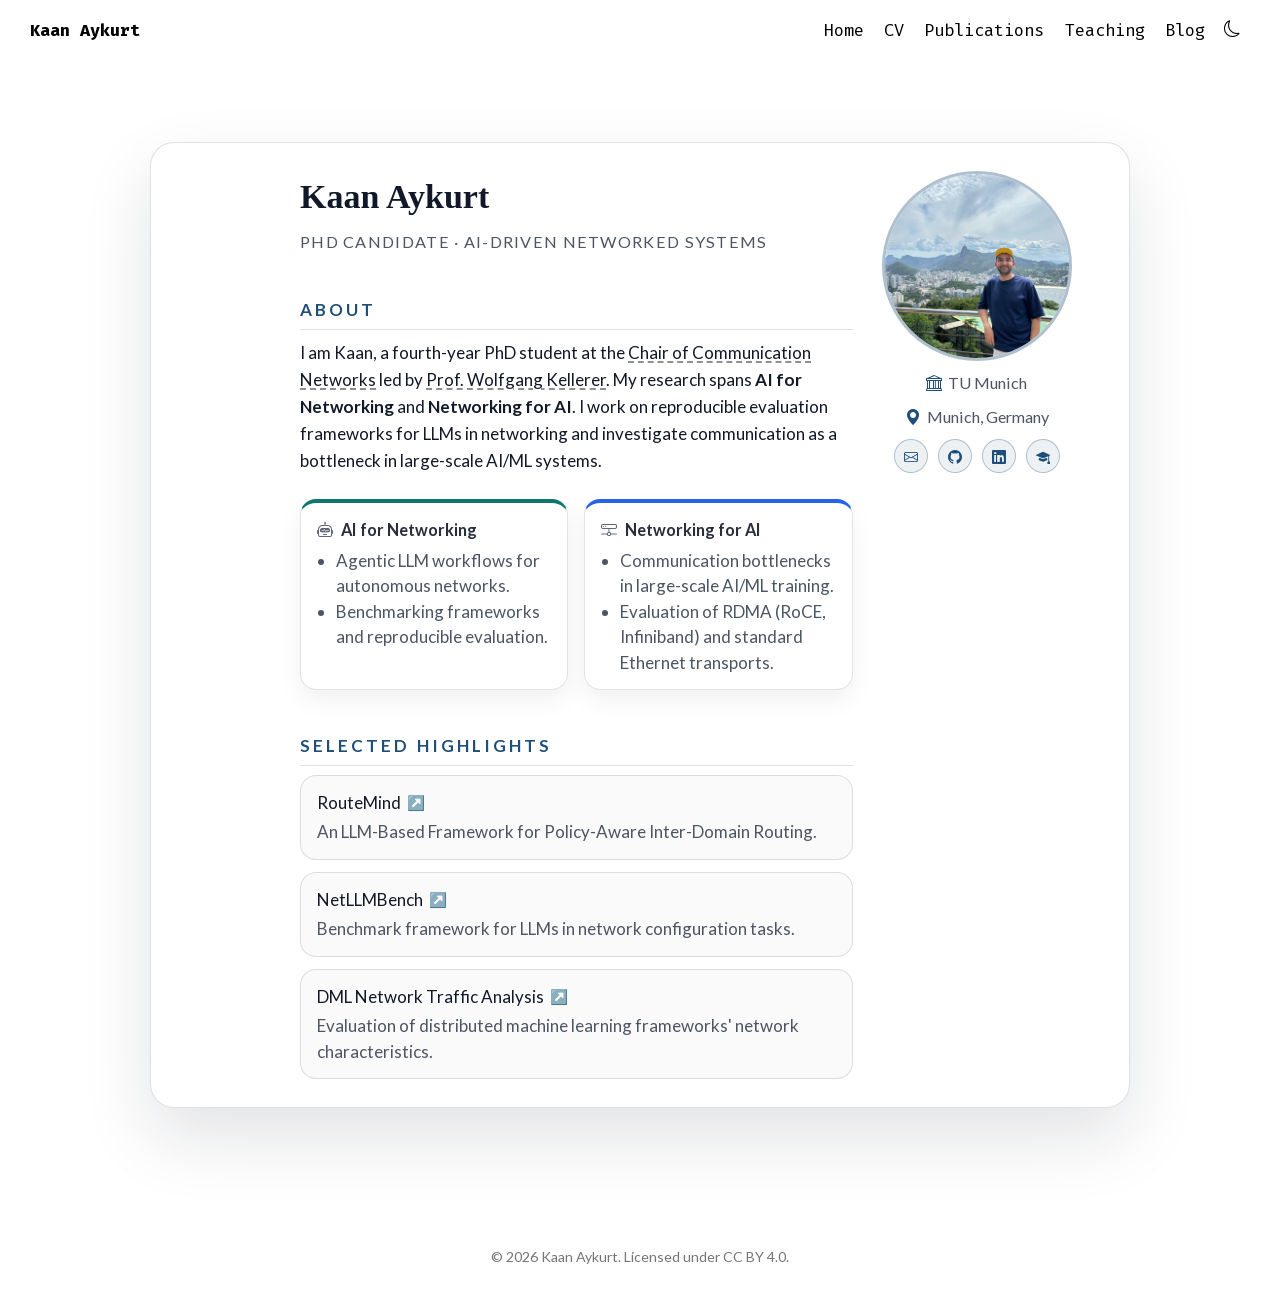
==== commit 3691fc96: "update publications, add 404 page" ====
--- a/docs/index.html
+++ b/docs/index.html
@@ -65,6 +65,32 @@
     } catch (e) {}
   })();
 </script>
+<script type="application/ld+json">
+{
+  "@context": "https://schema.org",
+  "@type": "Person",
+  "name": "Kaan Aykurt",
+  "url": "https://kaanaykurt.me/",
+  "image": "https://kaanaykurt.me/files/profile.jpeg",
+  "jobTitle": "PhD Candidate",
+  "affiliation": {
+    "@type": "Organization",
+    "name": "Chair of Communication Networks, Technical University of Munich",
+    "url": "https://www.ce.cit.tum.de/en/lkn/home/"
+  },
+  "alumniOf": [
+    { "@type": "CollegeOrUniversity", "name": "Technical University of Munich" },
+    { "@type": "CollegeOrUniversity", "name": "Koç University" }
+  ],
+  "knowsAbout": ["Communication networks", "Large language models for network management", "Distributed machine learning", "Network measurement"],
+  "sameAs": [
+    "https://orcid.org/0000-0002-8254-0080",
+    "https://scholar.google.com/citations?user=7o2xaGsAAAAJ",
+    "https://github.com/kaanaykurt",
+    "https://www.linkedin.com/in/kaanaykurt/"
+  ]
+}
+</script>
 
 
 <link rel="stylesheet" href="fonts.css">
@@ -78,6 +104,7 @@
 <meta name="twitter:image" content="https://kaanaykurt.me/files/profile.jpeg">
 <meta name="twitter:image:alt" content="Portrait of Kaan Aykurt">
 <meta name="twitter:card" content="summary_large_image">
+<link rel="canonical" href="https://kaanaykurt.me/">
 </head>
 
 <body class="nav-fixed quarto-light">
@@ -151,7 +178,7 @@
       <div class="home-section">
         <h2 class="anchored">About</h2>
         <p style="text-align: left;">
-          I am Kaan, a PhD candidate (since 2022) at the <a href="https://www.ce.cit.tum.de/en/lkn/home/" style="color: inherit; text-decoration: underline dashed; text-decoration-color: #6b6b6b;">Chair of Communication Networks</a> led by <a href="https://www.ce.cit.tum.de/en/lkn/team/staff/kellerer-wolfgang/" style="color: inherit; text-decoration: underline dashed; text-decoration-color: #6b6b6b;">Prof. Wolfgang Kellerer</a>. My research spans <strong>AI for Networking</strong> and <strong>Networking for AI</strong>. I work on reproducible evaluation frameworks for LLMs in networking and investigate communication as a bottleneck in large-scale AI/ML systems.
+          I am Kaan, a fourth-year PhD student at the <a href="https://www.ce.cit.tum.de/en/lkn/home/" style="color: inherit; text-decoration: underline dashed; text-decoration-color: #6b6b6b;">Chair of Communication Networks</a> led by <a href="https://www.ce.cit.tum.de/en/lkn/team/staff/kellerer-wolfgang/" style="color: inherit; text-decoration: underline dashed; text-decoration-color: #6b6b6b;">Prof. Wolfgang Kellerer</a>. My research spans <strong>AI for Networking</strong> and <strong>Networking for AI</strong>. I work on reproducible evaluation frameworks for LLMs in networking and investigate communication as a bottleneck in large-scale AI/ML systems.
         </p>
       </div>
 
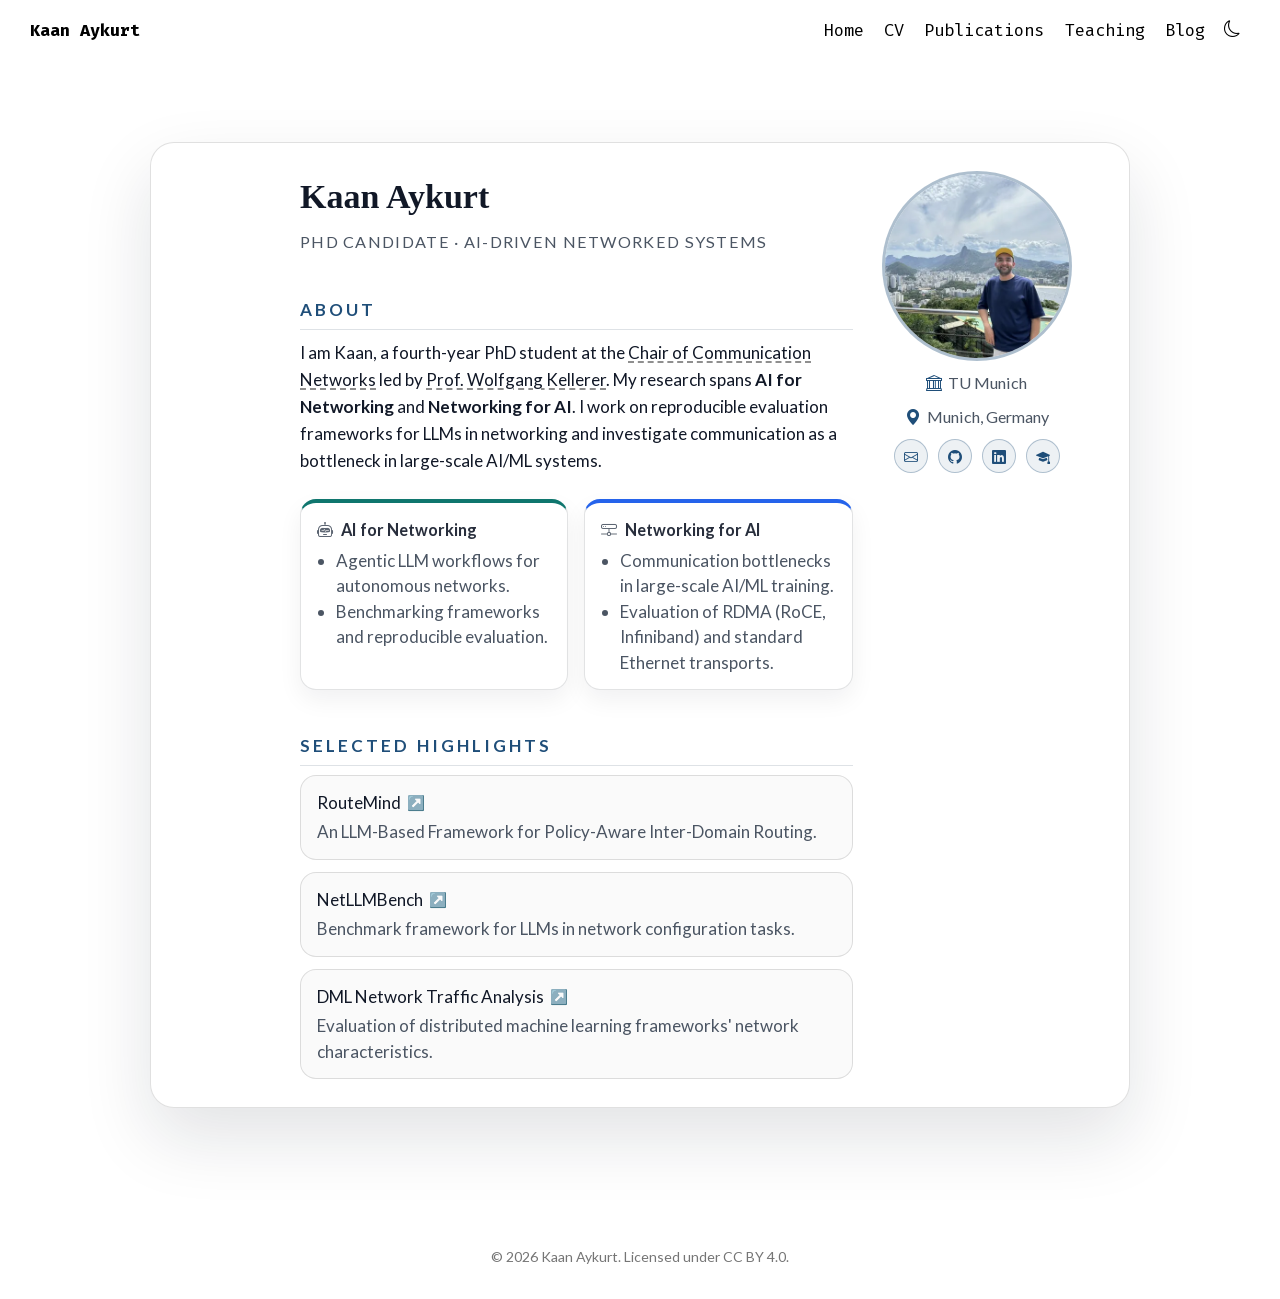
==== commit 8644aa91: "performance and visibility improvements" ====
--- a/docs/index.html
+++ b/docs/index.html
@@ -65,6 +65,12 @@
     } catch (e) {}
   })();
 </script>
+<link rel="preload" as="font" type="font/woff2" href="./fonts/lato-400-latin.woff2" crossorigin="">
+<link rel="preload" as="font" type="font/woff2" href="./fonts/lato-700-latin.woff2" crossorigin="">
+<link rel="preload" as="font" type="font/woff2" href="./fonts/fira-mono-400-latin.woff2" crossorigin="">
+<meta name="description" content="Kaan Aykurt, PhD candidate at the Chair of Communication Networks, TU Munich, working on AI for networking and networking for AI.">
+<link rel="preload" as="image" href="files/profile.webp">
+<meta property="og:description" content="Kaan Aykurt, PhD candidate at the Chair of Communication Networks, TU Munich. Research on AI for networking and networking for AI: LLM agents for network management, benchmarking, and communication in large-scale ML systems.">
 <script type="application/ld+json">
 {
   "@context": "https://schema.org",
@@ -99,10 +105,8 @@
 <meta property="og:title" content="Kaan Aykurt">
 <meta property="og:image" content="https://kaanaykurt.me/files/profile.jpeg">
 <meta property="og:site_name" content="Kaan Aykurt">
-<meta property="og:image:alt" content="Portrait of Kaan Aykurt">
 <meta name="twitter:title" content="Kaan Aykurt">
 <meta name="twitter:image" content="https://kaanaykurt.me/files/profile.jpeg">
-<meta name="twitter:image:alt" content="Portrait of Kaan Aykurt">
 <meta name="twitter:card" content="summary_large_image">
 <link rel="canonical" href="https://kaanaykurt.me/">
 </head>
@@ -231,7 +235,7 @@
     </div>
 
     <aside class="home-side">
-      <img class="home-avatar" src="files/profile.jpeg" alt="Portrait of Kaan Aykurt">
+      <img class="home-avatar" src="files/profile.webp" width="400" height="400" fetchpriority="high" alt="Portrait of Kaan Aykurt">
       <div class="home-location">
         <i class="bi bi-bank" aria-hidden="true"></i>
         <span>TU Munich</span>
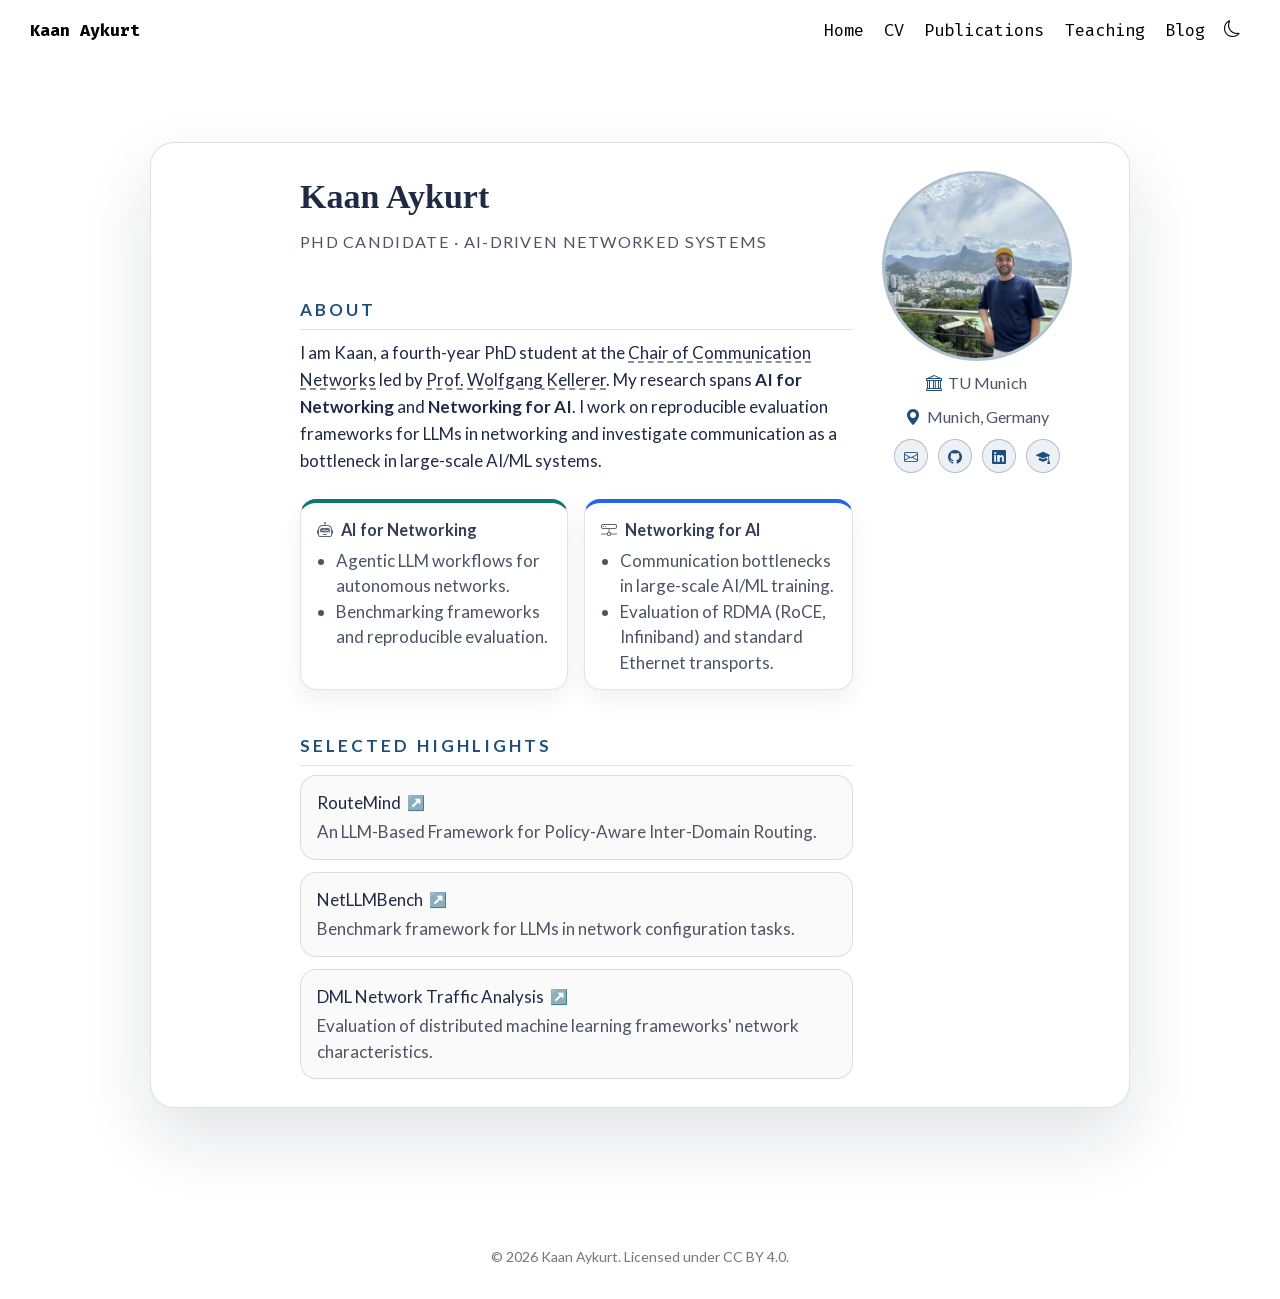
==== commit f17328ed: "add metadata to cv.pdf, change dark mode color" ====
--- a/docs/index.html
+++ b/docs/index.html
@@ -122,7 +122,7 @@
     <span class="navbar-title">Kaan Aykurt</span>
     </a>
   </div>
-          <button class="navbar-toggler" type="button" data-bs-toggle="collapse" data-bs-target="#navbarCollapse" aria-controls="navbarCollapse" role="menu" aria-expanded="false" aria-label="Toggle navigation" onclick="if (window.quartoToggleHeadroom) { window.quartoToggleHeadroom(); }">
+          <button class="navbar-toggler" type="button" data-bs-toggle="collapse" data-bs-target="#navbarCollapse" aria-controls="navbarCollapse" aria-expanded="false" aria-label="Toggle navigation" onclick="if (window.quartoToggleHeadroom) { window.quartoToggleHeadroom(); }">
   <span class="navbar-toggler-icon"></span>
 </button>
           <div class="collapse navbar-collapse" id="navbarCollapse">
--- a/docs/styles.css
+++ b/docs/styles.css
@@ -34,12 +34,12 @@
 }
 
 html.theme-dark body {
-    background-color: #0b1220;
+    background-color: #151d31;
     color: #e5e7eb;
 }
 
 html.theme-dark body .navbar {
-    background-color: #0b1220;
+    background-color: #151d31;
     border-bottom: 1px solid rgba(148, 163, 184, 0.2);
 }
 
@@ -93,7 +93,7 @@
 }
 
 html.theme-dark body .quarto-listing .listing-item {
-    background: #111827;
+    background: #1f2a45;
     border-color: rgba(148, 163, 184, 0.2);
 }
 
@@ -122,7 +122,7 @@
 
 html.theme-dark body .footer,
 html.theme-dark body .nav-footer {
-    background-color: #0b1220;
+    background-color: #151d31;
     color: #e5e7eb;
     border-top: 1px solid rgba(148, 163, 184, 0.2);
 }
--- a/docs/home.css
+++ b/docs/home.css
@@ -1,5 +1,5 @@
 :root {
-    --home-ink: #111827;
+    --home-ink: #1f2a45;
     --home-muted: #4b5563;
     --home-accent: #1f4e79;
     --home-panel: #ffffff;
@@ -11,7 +11,7 @@
     --home-ink: #e5e7eb;
     --home-muted: #94a3b8;
     --home-accent: #93c5fd;
-    --home-panel: #0f172a;
+    --home-panel: #1c2640;
     --home-border: rgba(148, 163, 184, 0.2);
     --home-shadow: 0 30px 70px rgba(0, 0, 0, 0.45);
 }
@@ -147,7 +147,7 @@
 }
 
 html.theme-dark body .home-block {
-    background: #111827;
+    background: #1f2a45;
     border-color: rgba(148, 163, 184, 0.2);
     box-shadow: 0 10px 24px rgba(0, 0, 0, 0.4);
 }
